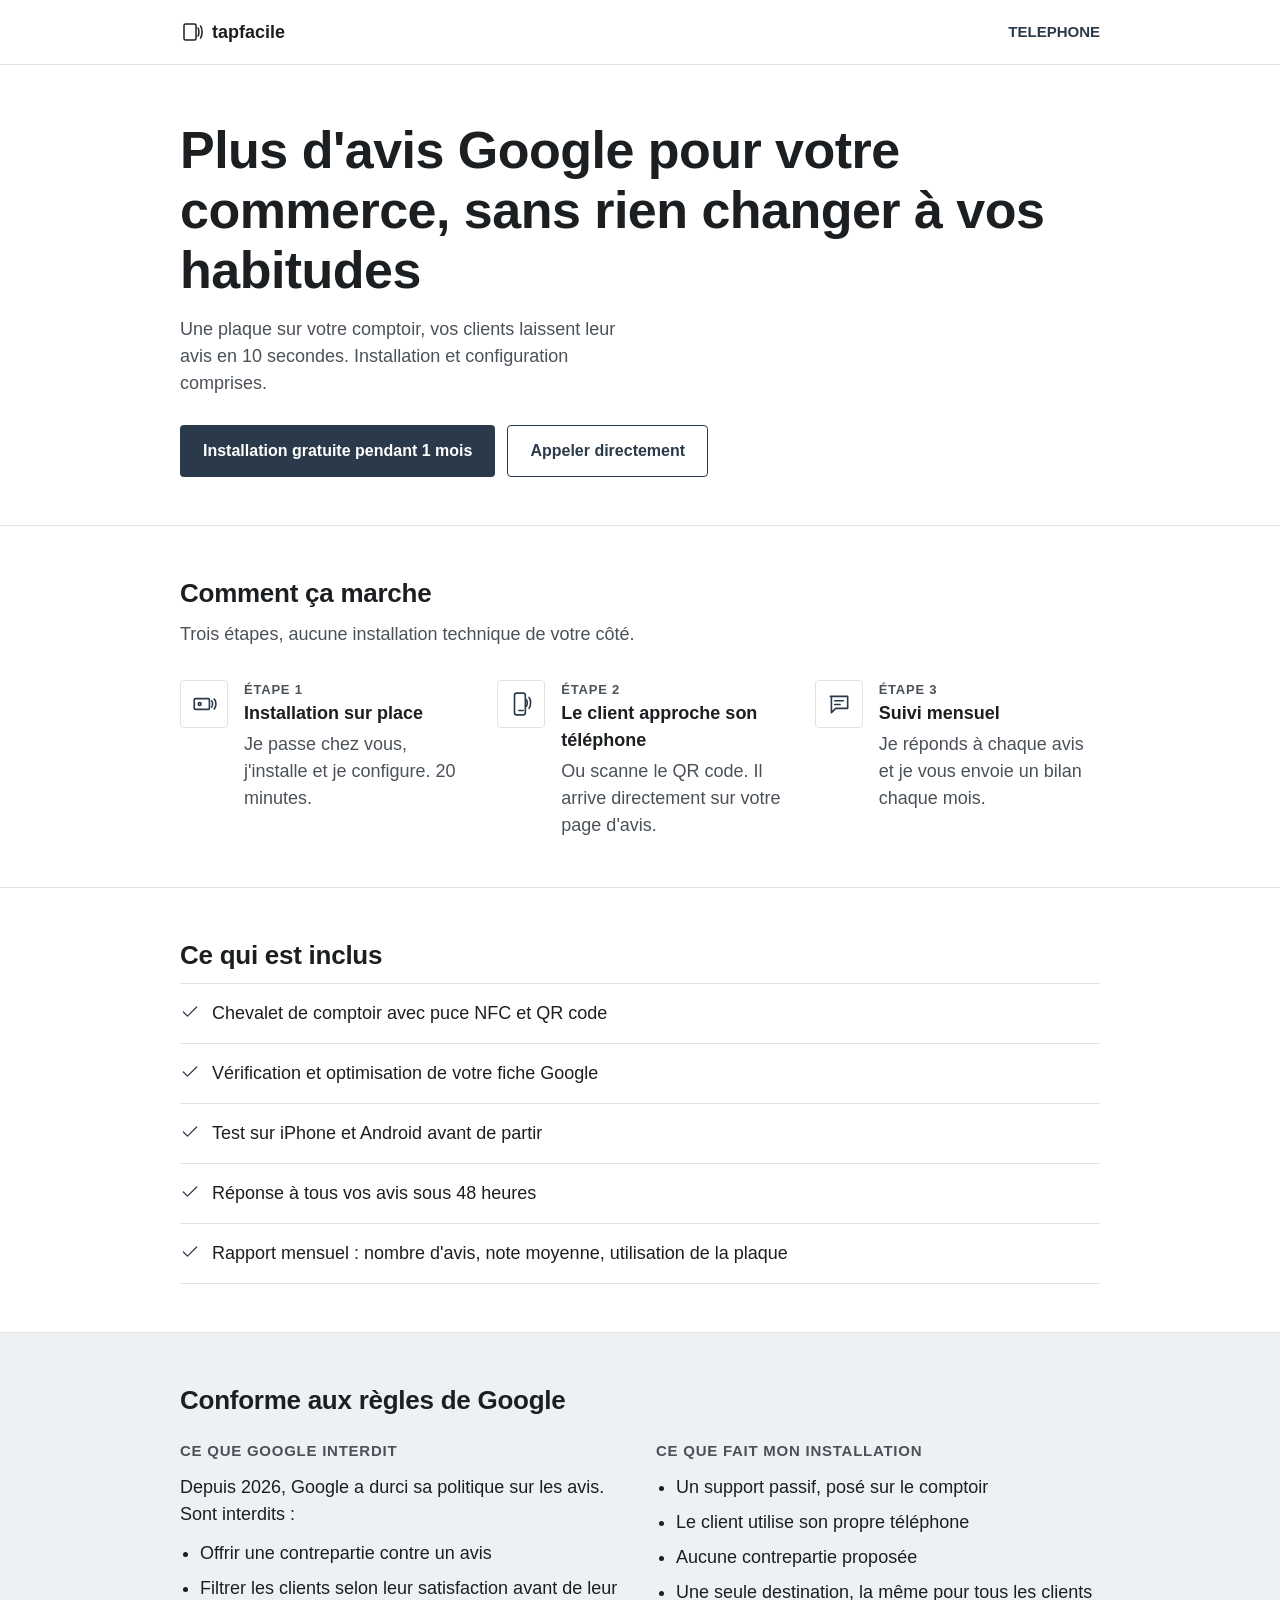
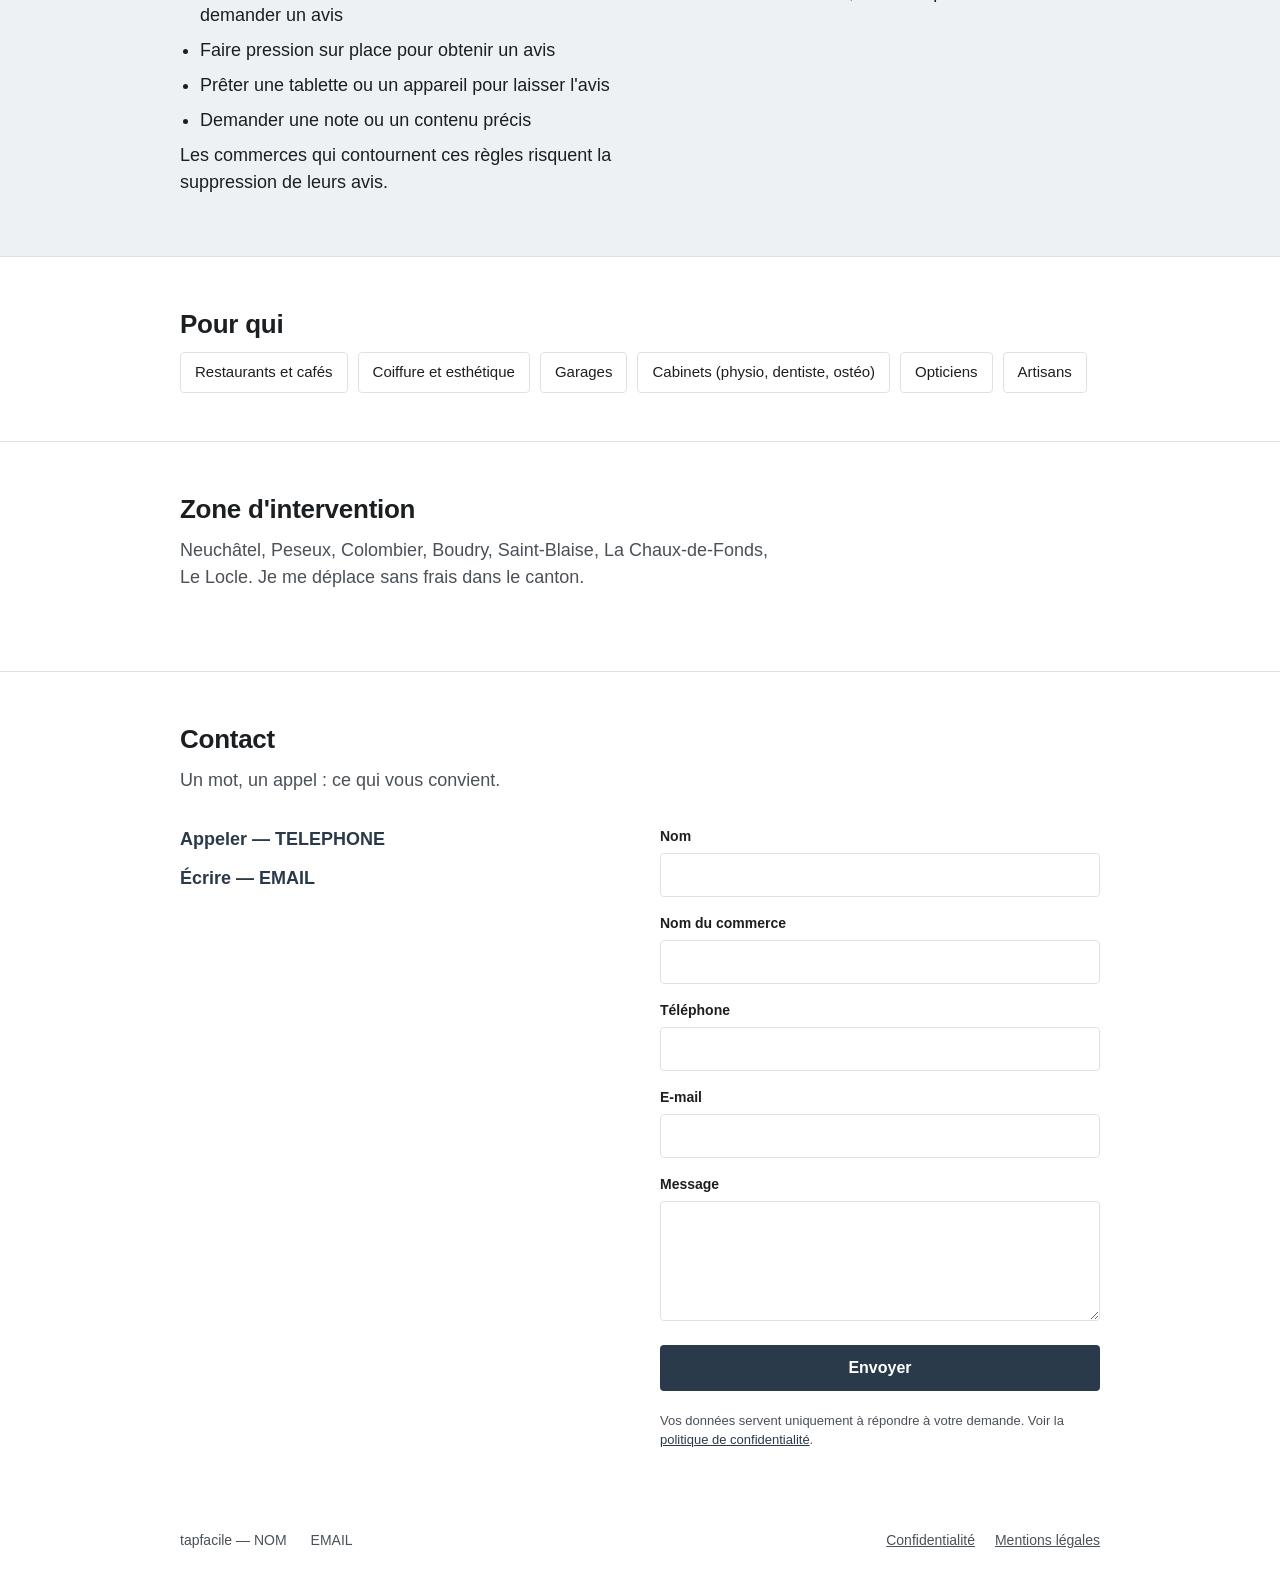
==== index.html @ c1444388 "Ajoute la landing page tapfacile.ch (direction Ardoise) Site statique HTML/CSS sans framework : accu" ====
<!DOCTYPE html>
<html lang="fr-CH">
<head>
<meta charset="UTF-8">
<meta name="viewport" content="width=device-width, initial-scale=1">
<title>tapfacile — plus d'avis Google pour votre commerce, sans rien changer</title>
<meta name="description" content="Une plaque NFC et QR code sur votre comptoir : vos clients laissent leur avis Google en 10 secondes. Installation, configuration et suivi compris. Neuchâtel et environs.">
<link rel="canonical" href="https://tapfacile.ch/">
<link rel="icon" href="/favicon.svg" type="image/svg+xml">

<meta property="og:type" content="website">
<meta property="og:locale" content="fr_CH">
<meta property="og:title" content="tapfacile — plus d'avis Google pour votre commerce, sans rien changer">
<meta property="og:description" content="Une plaque NFC et QR code sur votre comptoir : vos clients laissent leur avis Google en 10 secondes. Installation et configuration comprises.">
<meta property="og:url" content="https://tapfacile.ch/">
<meta property="og:site_name" content="tapfacile">

<link rel="stylesheet" href="/style.css">

<script type="application/ld+json">
{
  "@context": "https://schema.org",
  "@type": "LocalBusiness",
  "name": "tapfacile",
  "description": "Installation de chevalets NFC et QR code pour recueillir les avis Google des commerces du canton de Neuchâtel.",
  "url": "https://tapfacile.ch/",
  "email": "EMAIL",
  "telephone": "TELEPHONE",
  "address": {
    "@type": "PostalAddress",
    "streetAddress": "ADRESSE",
    "addressLocality": "Neuchâtel",
    "addressRegion": "NE",
    "postalCode": "CODE_POSTAL",
    "addressCountry": "CH"
  },
  "geo": {
    "@type": "GeoCoordinates",
    "latitude": "LATITUDE",
    "longitude": "LONGITUDE"
  },
  "areaServed": {
    "@type": "AdministrativeArea",
    "name": "Canton de Neuchâtel"
  }
}
</script>
</head>
<body>
<a class="skip-link" href="#main">Aller au contenu</a>

<header class="site-header">
  <div class="container">
    <a class="logo" href="/">
      <svg viewBox="0 0 24 24" fill="none" stroke="currentColor" stroke-width="1.5" stroke-linecap="round" stroke-linejoin="round" aria-hidden="true">
        <rect x="4" y="4" width="12" height="16" rx="1.5"/>
        <path d="M18 8c1.2 1.1 1.2 6.8 0 8"/>
        <path d="M20.5 6c2.1 2.6 2.1 9.4 0 12"/>
      </svg>
      tapfacile
    </a>
    <a class="header-phone" href="tel:TELEPHONE">TELEPHONE</a>
  </div>
</header>

<main id="main">

  <section class="hero">
    <div class="container">
      <h1>Plus d'avis Google pour votre commerce, sans rien changer à vos habitudes</h1>
      <p class="subtitle">Une plaque sur votre comptoir, vos clients laissent leur avis en 10 secondes. Installation et configuration comprises.</p>
      <div class="hero-actions">
        <a class="btn btn-primary" href="#contact">Installation gratuite pendant 1 mois</a>
        <a class="btn btn-secondary" href="tel:TELEPHONE">Appeler directement</a>
      </div>
    </div>
  </section>

  <section id="comment-ca-marche">
    <div class="container">
      <h2>Comment ça marche</h2>
      <p class="section-intro">Trois étapes, aucune installation technique de votre côté.</p>
      <div class="steps">

        <div class="step">
          <div class="step-icon">
            <svg viewBox="0 0 24 24" fill="none" stroke="currentColor" stroke-width="1.5" stroke-linecap="round" stroke-linejoin="round" aria-hidden="true">
              <rect x="3" y="7" width="14" height="10" rx="1"/>
              <path d="M19 9c1.2 1 1.2 5 0 6"/>
              <path d="M21.5 7.5c2 2.2 2 6.8 0 9"/>
              <circle cx="8" cy="12" r="1.3"/>
            </svg>
          </div>
          <div>
            <p class="step-number">Étape 1</p>
            <h3>Installation sur place</h3>
            <p>Je passe chez vous, j'installe et je configure. 20 minutes.</p>
          </div>
        </div>

        <div class="step">
          <div class="step-icon">
            <svg viewBox="0 0 24 24" fill="none" stroke="currentColor" stroke-width="1.5" stroke-linecap="round" stroke-linejoin="round" aria-hidden="true">
              <rect x="6" y="2" width="10" height="20" rx="2"/>
              <line x1="10" y1="18" x2="14" y2="18"/>
              <path d="M17 8c1 1.3 1 4.7 0 6"/>
              <path d="M19.5 6c1.8 2.4 1.8 7.6 0 10"/>
            </svg>
          </div>
          <div>
            <p class="step-number">Étape 2</p>
            <h3>Le client approche son téléphone</h3>
            <p>Ou scanne le QR code. Il arrive directement sur votre page d'avis.</p>
          </div>
        </div>

        <div class="step">
          <div class="step-icon">
            <svg viewBox="0 0 24 24" fill="none" stroke="currentColor" stroke-width="1.5" stroke-linecap="round" stroke-linejoin="round" aria-hidden="true">
              <path d="M4 5h16v11H9l-4 4V5z"/>
              <line x1="8" y1="9" x2="16" y2="9"/>
              <line x1="8" y1="12.5" x2="13" y2="12.5"/>
            </svg>
          </div>
          <div>
            <p class="step-number">Étape 3</p>
            <h3>Suivi mensuel</h3>
            <p>Je réponds à chaque avis et je vous envoie un bilan chaque mois.</p>
          </div>
        </div>

      </div>
    </div>
  </section>

  <section id="inclus">
    <div class="container">
      <h2>Ce qui est inclus</h2>
      <ul class="included-list">
        <li>
          <svg viewBox="0 0 24 24" fill="none" stroke="currentColor" stroke-width="1.5" stroke-linecap="round" stroke-linejoin="round" aria-hidden="true"><path d="M4 12l5 5L20 6"/></svg>
          Chevalet de comptoir avec puce NFC et QR code
        </li>
        <li>
          <svg viewBox="0 0 24 24" fill="none" stroke="currentColor" stroke-width="1.5" stroke-linecap="round" stroke-linejoin="round" aria-hidden="true"><path d="M4 12l5 5L20 6"/></svg>
          Vérification et optimisation de votre fiche Google
        </li>
        <li>
          <svg viewBox="0 0 24 24" fill="none" stroke="currentColor" stroke-width="1.5" stroke-linecap="round" stroke-linejoin="round" aria-hidden="true"><path d="M4 12l5 5L20 6"/></svg>
          Test sur iPhone et Android avant de partir
        </li>
        <li>
          <svg viewBox="0 0 24 24" fill="none" stroke="currentColor" stroke-width="1.5" stroke-linecap="round" stroke-linejoin="round" aria-hidden="true"><path d="M4 12l5 5L20 6"/></svg>
          Réponse à tous vos avis sous 48 heures
        </li>
        <li>
          <svg viewBox="0 0 24 24" fill="none" stroke="currentColor" stroke-width="1.5" stroke-linecap="round" stroke-linejoin="round" aria-hidden="true"><path d="M4 12l5 5L20 6"/></svg>
          Rapport mensuel : nombre d'avis, note moyenne, utilisation de la plaque
        </li>
      </ul>
    </div>
  </section>

  <section class="compliance" id="conformite">
    <div class="container">
      <h2>Conforme aux règles de Google</h2>
      <div class="compliance-grid">
        <div class="compliance-block">
          <h3>Ce que Google interdit</h3>
          <p>Depuis 2026, Google a durci sa politique sur les avis. Sont interdits :</p>
          <ul>
            <li>Offrir une contrepartie contre un avis</li>
            <li>Filtrer les clients selon leur satisfaction avant de leur demander un avis</li>
            <li>Faire pression sur place pour obtenir un avis</li>
            <li>Prêter une tablette ou un appareil pour laisser l'avis</li>
            <li>Demander une note ou un contenu précis</li>
          </ul>
          <p>Les commerces qui contournent ces règles risquent la suppression de leurs avis.</p>
        </div>
        <div class="compliance-block">
          <h3>Ce que fait mon installation</h3>
          <ul>
            <li>Un support passif, posé sur le comptoir</li>
            <li>Le client utilise son propre téléphone</li>
            <li>Aucune contrepartie proposée</li>
            <li>Une seule destination, la même pour tous les clients</li>
          </ul>
        </div>
      </div>
    </div>
  </section>

  <section id="pour-qui">
    <div class="container">
      <h2>Pour qui</h2>
      <ul class="tag-list">
        <li>Restaurants et cafés</li>
        <li>Coiffure et esthétique</li>
        <li>Garages</li>
        <li>Cabinets (physio, dentiste, ostéo)</li>
        <li>Opticiens</li>
        <li>Artisans</li>
      </ul>
    </div>
  </section>

  <section id="zone">
    <div class="container">
      <h2>Zone d'intervention</h2>
      <p class="section-intro">Neuchâtel, Peseux, Colombier, Boudry, Saint-Blaise, La Chaux-de-Fonds, Le Locle. Je me déplace sans frais dans le canton.</p>
    </div>
  </section>

  <section id="contact">
    <div class="container">
      <h2>Contact</h2>
      <p class="section-intro">Un mot, un appel : ce qui vous convient.</p>
      <div class="contact-grid">
        <div class="contact-direct">
          <a href="tel:TELEPHONE">Appeler — TELEPHONE</a>
          <a href="mailto:EMAIL">Écrire — EMAIL</a>
        </div>
        <div>
          <form action="https://formspree.io/f/FORMSPREE_ID" method="POST">
            <div>
              <label for="nom">Nom</label>
              <input type="text" id="nom" name="nom" autocomplete="name" required>
            </div>
            <div>
              <label for="commerce">Nom du commerce</label>
              <input type="text" id="commerce" name="commerce" autocomplete="organization" required>
            </div>
            <div>
              <label for="telephone">Téléphone</label>
              <input type="tel" id="telephone" name="telephone" autocomplete="tel">
            </div>
            <div>
              <label for="email">E-mail</label>
              <input type="email" id="email" name="email" autocomplete="email" required>
            </div>
            <div>
              <label for="message">Message</label>
              <textarea id="message" name="message"></textarea>
            </div>
            <button class="btn btn-primary" type="submit">Envoyer</button>
            <p class="form-note">Vos données servent uniquement à répondre à votre demande. Voir la <a href="/confidentialite.html">politique de confidentialité</a>.</p>
          </form>
        </div>
      </div>
    </div>
  </section>

</main>

<footer class="site-footer">
  <div class="container">
    <span>tapfacile — NOM</span>
    <span>EMAIL</span>
    <div class="footer-links">
      <a href="/confidentialite.html">Confidentialité</a>
      <a href="/mentions.html">Mentions légales</a>
    </div>
  </div>
</footer>

</body>
</html>
---- style.css ----
/* tapfacile.ch — feuille de style unique */

:root {
  --ink: #1c1f22;
  --ink-soft: #4a5158;
  --line: #dfe2e5;
  --paper: #fafaf9;
  --white: #ffffff;
  --accent: #2b3a4a;
  --accent-dark: #1c2733;
  --accent-tint: #eef1f4;
  --radius: 4px;
  --max: 960px;
  --font: -apple-system, BlinkMacSystemFont, "Segoe UI", Inter, Roboto, Helvetica, Arial, sans-serif;
}

* {
  box-sizing: border-box;
}

html {
  -webkit-text-size-adjust: 100%;
}

body {
  margin: 0;
  font-family: var(--font);
  color: var(--ink);
  background: var(--white);
  line-height: 1.5;
  font-size: 17px;
}

img, svg {
  max-width: 100%;
  display: block;
}

a {
  color: var(--accent);
}

.container {
  max-width: var(--max);
  margin: 0 auto;
  padding: 0 20px;
}

/* Focus visible partout */
a:focus-visible,
button:focus-visible,
input:focus-visible,
textarea:focus-visible {
  outline: 2px solid var(--accent);
  outline-offset: 2px;
}

/* Skip link */
.skip-link {
  position: absolute;
  left: -999px;
  top: auto;
  background: var(--accent);
  color: var(--white);
  padding: 10px 16px;
  z-index: 100;
}

.skip-link:focus {
  left: 12px;
  top: 12px;
}

/* Header */
.site-header {
  border-bottom: 1px solid var(--line);
}

.site-header .container {
  display: flex;
  align-items: center;
  justify-content: space-between;
  height: 64px;
}

.logo {
  display: flex;
  align-items: center;
  gap: 8px;
  font-weight: 700;
  font-size: 18px;
  color: var(--ink);
  text-decoration: none;
}

.logo svg {
  width: 24px;
  height: 24px;
}

.header-phone {
  font-weight: 600;
  text-decoration: none;
  color: var(--accent);
  font-size: 15px;
  white-space: nowrap;
}

.header-phone:hover {
  text-decoration: none;
  color: var(--accent-dark);
}

/* Hero */
.hero {
  padding: 56px 0 48px;
  border-bottom: 1px solid var(--line);
}

.hero h1 {
  font-size: 34px;
  line-height: 1.15;
  font-weight: 700;
  margin: 0 0 16px;
  letter-spacing: -0.01em;
}

.hero .subtitle {
  font-size: 18px;
  color: var(--ink-soft);
  max-width: 46ch;
  margin: 0 0 28px;
}

.hero-actions {
  display: flex;
  flex-wrap: wrap;
  gap: 12px;
}

/* Buttons */
.btn {
  display: inline-block;
  font-family: inherit;
  font-size: 16px;
  font-weight: 600;
  text-decoration: none;
  padding: 13px 22px;
  border-radius: var(--radius);
  border: 1px solid transparent;
  cursor: pointer;
  transition: background-color 120ms ease, color 120ms ease, border-color 120ms ease;
}

.btn-primary {
  background: var(--accent);
  color: var(--white);
}

.btn-primary:hover {
  background: var(--accent-dark);
  color: var(--white);
}

.btn-secondary {
  background: transparent;
  color: var(--accent);
  border-color: var(--accent);
}

.btn-secondary:hover {
  background: var(--accent-tint);
}

/* Sections */
section {
  padding: 48px 0;
  border-bottom: 1px solid var(--line);
}

section:last-of-type {
  border-bottom: none;
}

h2 {
  font-size: 26px;
  font-weight: 700;
  margin: 0 0 8px;
  letter-spacing: -0.01em;
}

.section-intro {
  color: var(--ink-soft);
  max-width: 60ch;
  margin: 0 0 32px;
}

/* Steps */
.steps {
  display: grid;
  gap: 32px;
  grid-template-columns: 1fr;
}

.step {
  display: flex;
  gap: 16px;
}

.step-icon {
  flex: none;
  width: 48px;
  height: 48px;
  border: 1px solid var(--line);
  border-radius: var(--radius);
  display: flex;
  align-items: center;
  justify-content: center;
}

.step-icon svg {
  width: 26px;
  height: 26px;
  stroke: var(--accent);
}

.step-number {
  font-size: 13px;
  font-weight: 700;
  color: var(--ink-soft);
  letter-spacing: 0.06em;
  text-transform: uppercase;
  margin: 0 0 4px;
}

.step h3 {
  font-size: 18px;
  margin: 0 0 4px;
}

.step p {
  margin: 0;
  color: var(--ink-soft);
}

/* Included list */
.included-list {
  list-style: none;
  margin: 0;
  padding: 0;
  display: grid;
  gap: 0;
  border-top: 1px solid var(--line);
}

.included-list li {
  padding: 16px 0;
  border-bottom: 1px solid var(--line);
  display: flex;
  gap: 12px;
  align-items: flex-start;
}

.included-list svg {
  flex: none;
  width: 20px;
  height: 20px;
  stroke: var(--accent);
  margin-top: 2px;
}

/* Compliance */
.compliance {
  background: var(--accent-tint);
}

.compliance .container {
  max-width: var(--max);
}

.compliance h2 {
  margin-bottom: 20px;
}

.compliance-grid {
  display: grid;
  gap: 32px;
  grid-template-columns: 1fr;
}

.compliance-block h3 {
  font-size: 15px;
  text-transform: uppercase;
  letter-spacing: 0.05em;
  color: var(--ink-soft);
  margin: 0 0 12px;
}

.compliance-block ul {
  margin: 0;
  padding-left: 20px;
}

.compliance-block li {
  margin-bottom: 8px;
}

.compliance-block p {
  margin: 0 0 12px;
}

/* Audience / zone */
.tag-list {
  list-style: none;
  margin: 0;
  padding: 0;
  display: flex;
  flex-wrap: wrap;
  gap: 10px;
}

.tag-list li {
  border: 1px solid var(--line);
  border-radius: var(--radius);
  padding: 8px 14px;
  font-size: 15px;
}

/* Contact */
.contact-grid {
  display: grid;
  gap: 40px;
  grid-template-columns: 1fr;
}

.contact-direct {
  display: flex;
  flex-direction: column;
  gap: 12px;
  margin-bottom: 32px;
}

.contact-direct a {
  font-weight: 600;
  text-decoration: none;
}

.contact-direct a:hover {
  text-decoration: underline;
}

form {
  display: grid;
  gap: 16px;
}

label {
  display: block;
  font-size: 14px;
  font-weight: 600;
  margin-bottom: 6px;
}

input,
textarea {
  width: 100%;
  font-family: inherit;
  font-size: 16px;
  padding: 12px;
  border: 1px solid var(--line);
  border-radius: var(--radius);
  background: var(--white);
  color: var(--ink);
}

textarea {
  resize: vertical;
  min-height: 120px;
}

.form-note {
  font-size: 13px;
  color: var(--ink-soft);
  margin: 4px 0 0;
}

/* Footer */
.site-footer {
  padding: 32px 0;
  font-size: 14px;
  color: var(--ink-soft);
}

.site-footer .container {
  display: flex;
  flex-wrap: wrap;
  gap: 8px 24px;
  align-items: center;
}

.site-footer a {
  color: var(--ink-soft);
}

.footer-links {
  display: flex;
  gap: 20px;
  margin-left: auto;
}

/* Legal pages */
.legal main {
  padding: 40px 0 64px;
}

.legal h1 {
  font-size: 28px;
  margin: 0 0 8px;
}

.legal .updated {
  color: var(--ink-soft);
  font-size: 14px;
  margin: 0 0 32px;
}

.legal h2 {
  font-size: 19px;
  margin: 32px 0 8px;
}

.legal p, .legal li {
  color: var(--ink-soft);
}

.legal ul {
  padding-left: 20px;
}

.back-link {
  display: inline-block;
  margin-bottom: 24px;
  font-size: 15px;
  text-decoration: none;
}

.back-link:hover {
  text-decoration: underline;
}

/* Responsive */
@media (min-width: 640px) {
  body {
    font-size: 18px;
  }

  .hero h1 {
    font-size: 44px;
  }

  .steps {
    grid-template-columns: repeat(3, 1fr);
  }

  .compliance-grid {
    grid-template-columns: repeat(2, 1fr);
  }

  .contact-grid {
    grid-template-columns: 1fr 1fr;
  }
}

@media (min-width: 900px) {
  .hero h1 {
    font-size: 52px;
  }
}
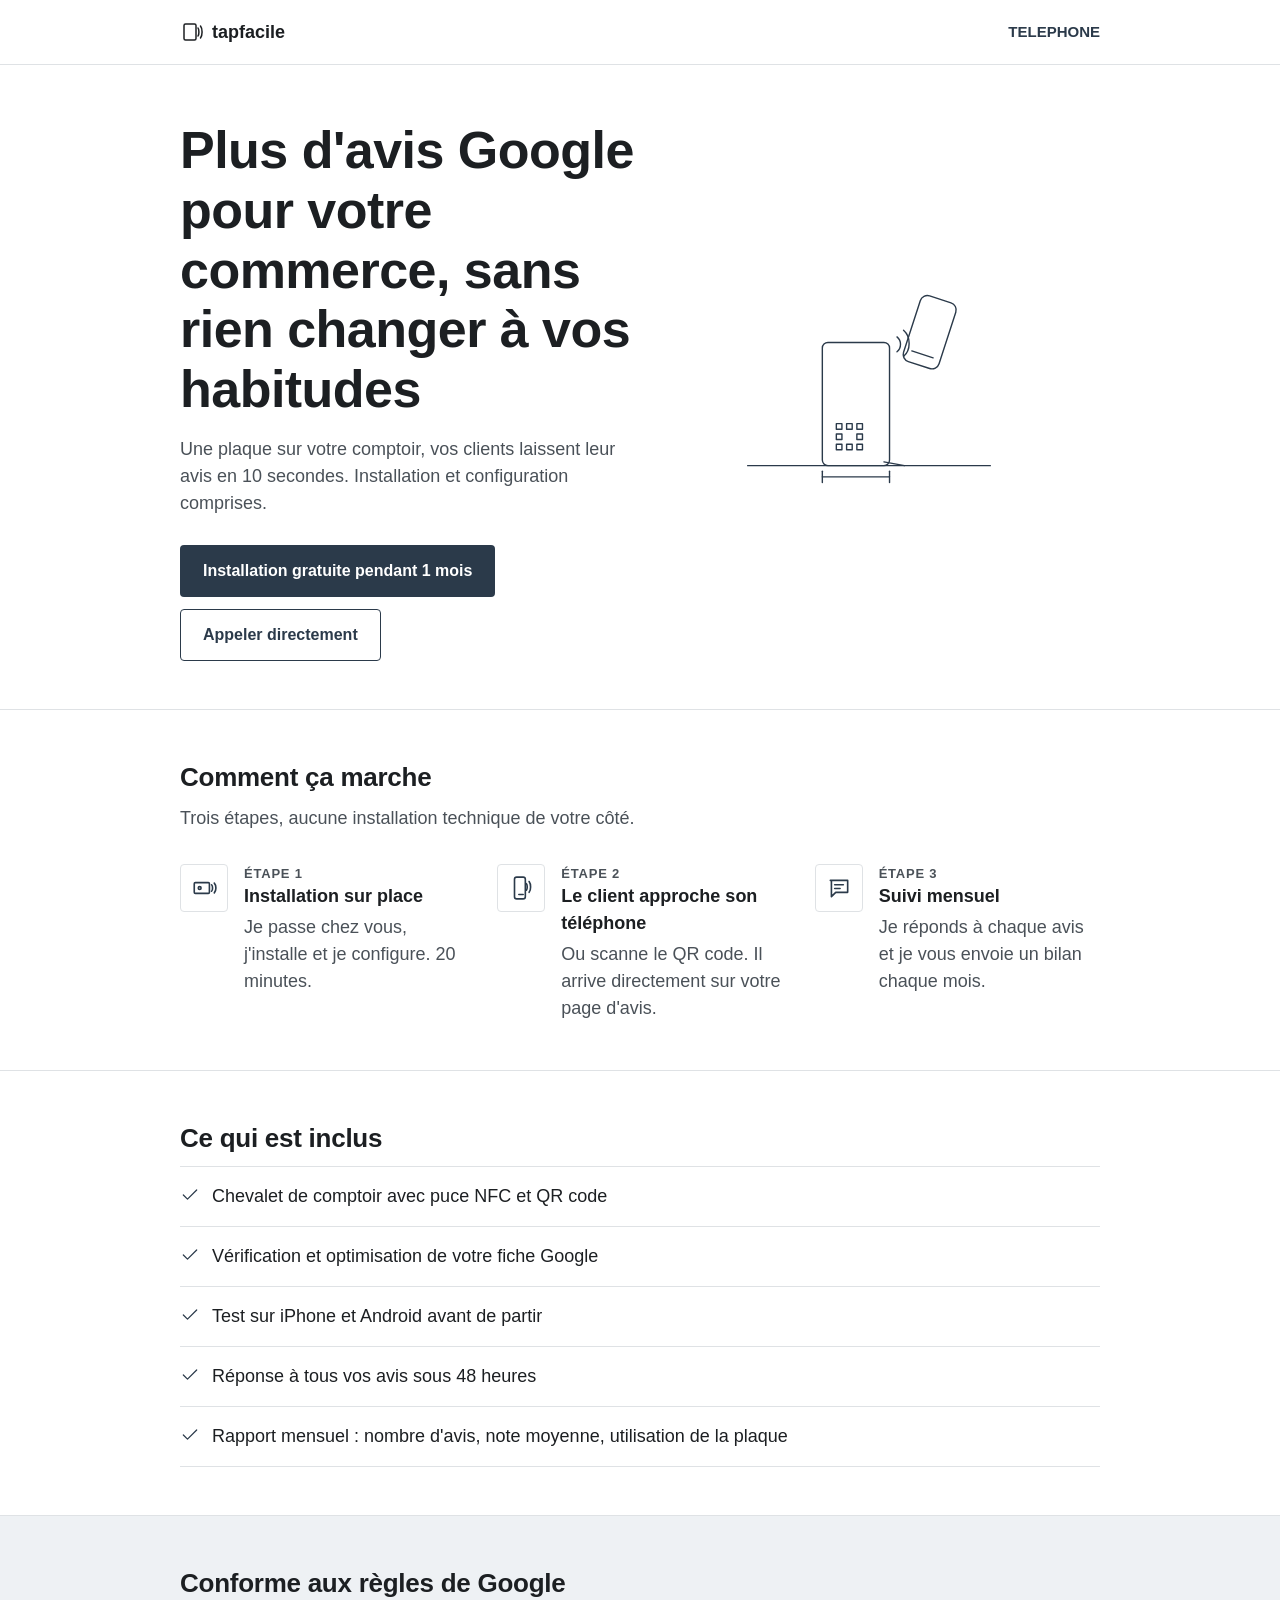
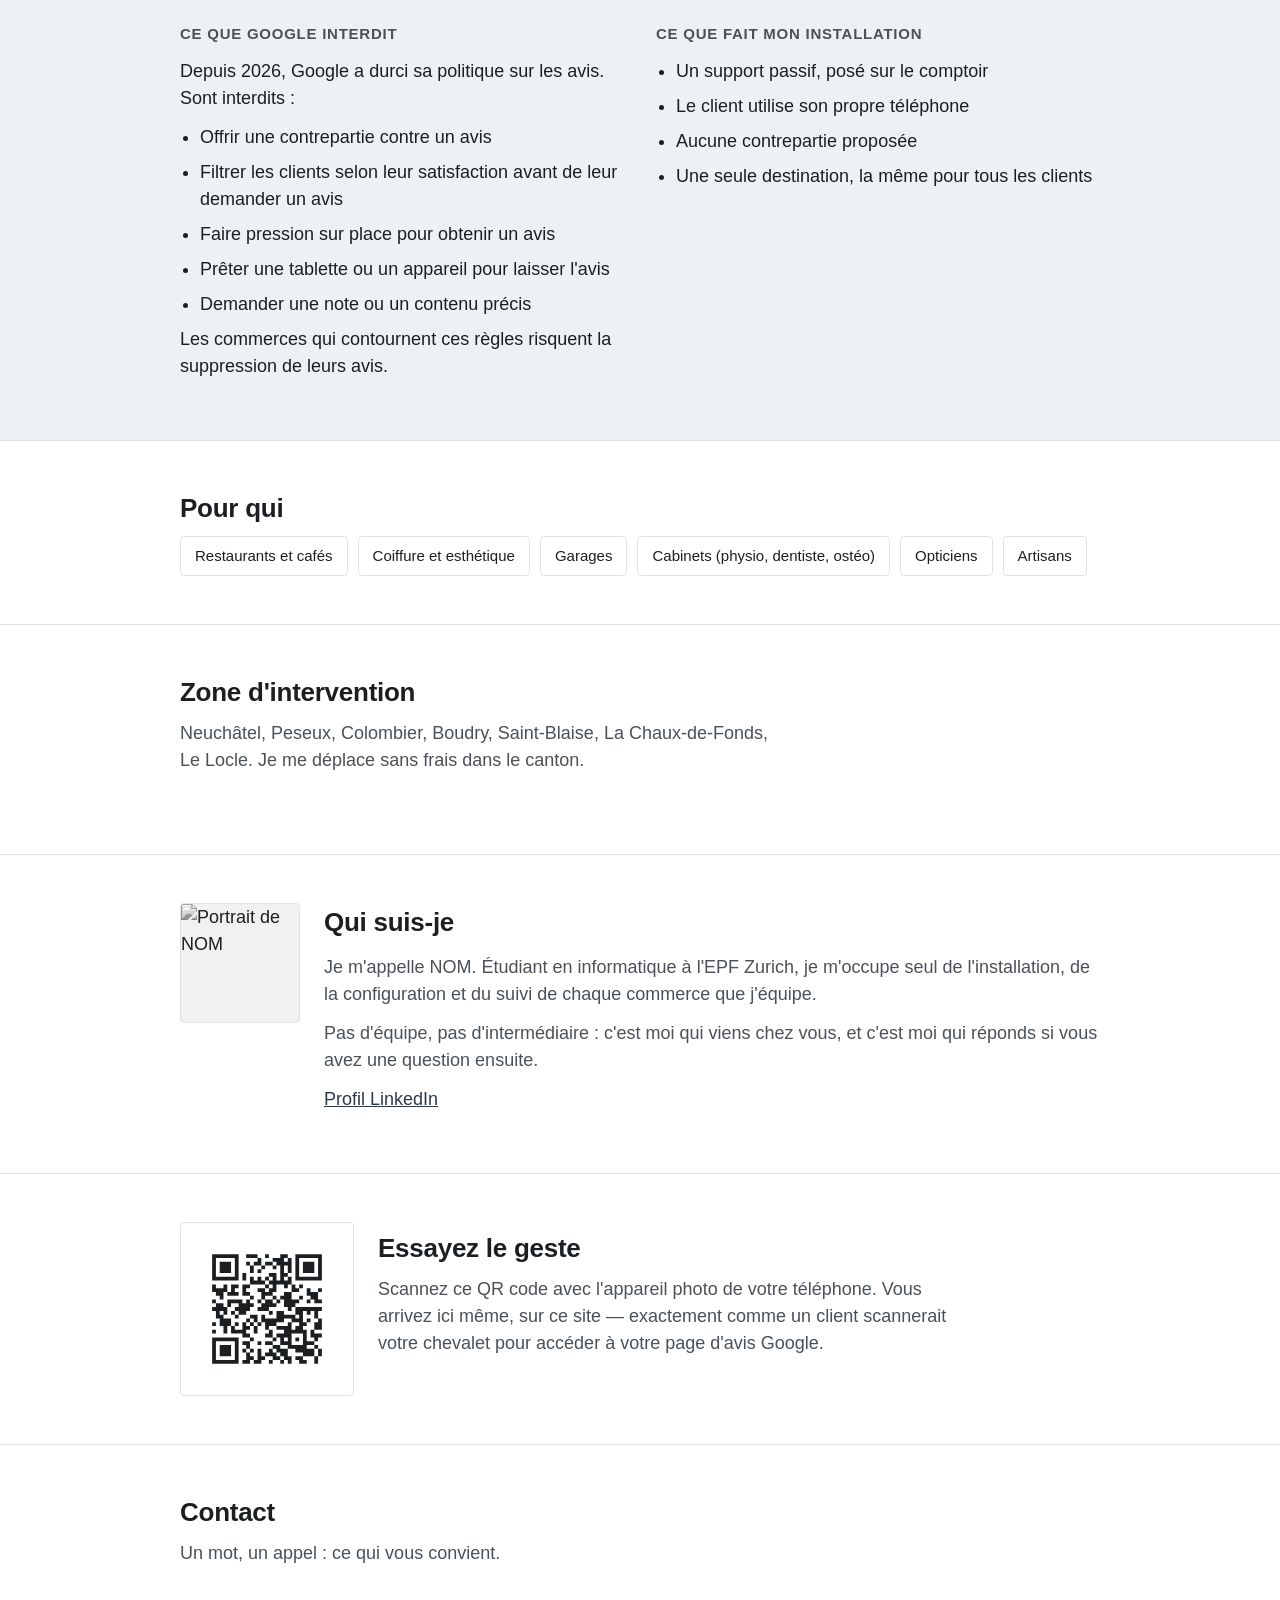
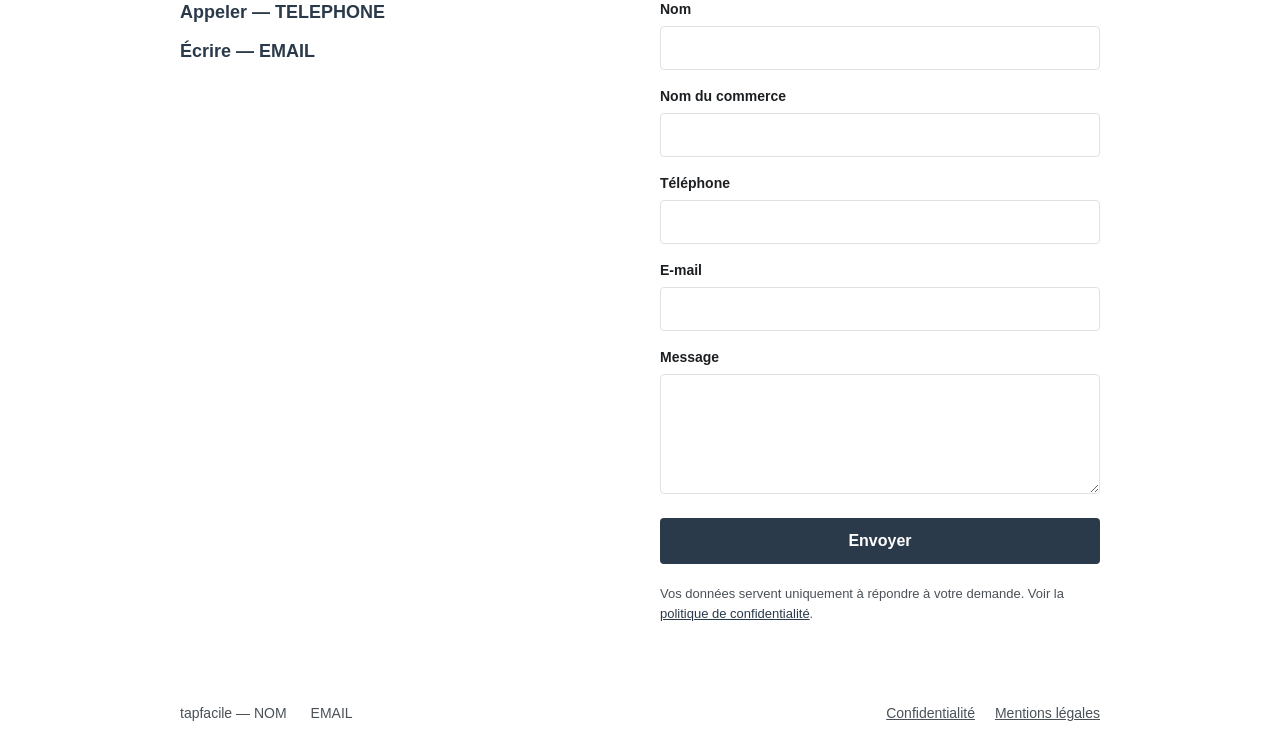
==== commit 22f6b622: "Rend la page d'accueil plus vivante et distinctive - Illustration de plan technique dans le hero (ch" ====
--- a/index.html
+++ b/index.html
@@ -52,10 +52,10 @@
 <header class="site-header">
   <div class="container">
     <a class="logo" href="/">
-      <svg viewBox="0 0 24 24" fill="none" stroke="currentColor" stroke-width="1.5" stroke-linecap="round" stroke-linejoin="round" aria-hidden="true">
+      <svg class="logo-icon" viewBox="0 0 24 24" fill="none" stroke="currentColor" stroke-width="1.5" stroke-linecap="round" stroke-linejoin="round" aria-hidden="true">
         <rect x="4" y="4" width="12" height="16" rx="1.5"/>
-        <path d="M18 8c1.2 1.1 1.2 6.8 0 8"/>
-        <path d="M20.5 6c2.1 2.6 2.1 9.4 0 12"/>
+        <path class="wave wave-1" d="M18 8c1.2 1.1 1.2 6.8 0 8"/>
+        <path class="wave wave-2" d="M20.5 6c2.1 2.6 2.1 9.4 0 12"/>
       </svg>
       tapfacile
     </a>
@@ -66,12 +66,38 @@
 <main id="main">
 
   <section class="hero">
-    <div class="container">
-      <h1>Plus d'avis Google pour votre commerce, sans rien changer à vos habitudes</h1>
-      <p class="subtitle">Une plaque sur votre comptoir, vos clients laissent leur avis en 10 secondes. Installation et configuration comprises.</p>
-      <div class="hero-actions">
-        <a class="btn btn-primary" href="#contact">Installation gratuite pendant 1 mois</a>
-        <a class="btn btn-secondary" href="tel:TELEPHONE">Appeler directement</a>
+    <div class="container hero-grid">
+      <div class="hero-text">
+        <h1>Plus d'avis Google pour votre commerce, sans rien changer à vos habitudes</h1>
+        <p class="subtitle">Une plaque sur votre comptoir, vos clients laissent leur avis en 10 secondes. Installation et configuration comprises.</p>
+        <div class="hero-actions">
+          <a class="btn btn-primary" href="#contact">Installation gratuite pendant 1 mois</a>
+          <a class="btn btn-secondary" href="tel:TELEPHONE">Appeler directement</a>
+        </div>
+      </div>
+      <div class="hero-visual" aria-hidden="true">
+        <svg class="hero-illustration" viewBox="0 0 300 240" fill="none" stroke="currentColor" stroke-width="1.5" stroke-linecap="round" stroke-linejoin="round" focusable="false">
+          <line x1="20" y1="200" x2="280" y2="200"/>
+          <path d="M166 196l22 4"/>
+          <rect x="100" y="68" width="72" height="132" rx="6"/>
+          <rect x="115" y="155" width="6" height="6"/>
+          <rect x="126" y="155" width="6" height="6"/>
+          <rect x="137" y="155" width="6" height="6"/>
+          <rect x="115" y="166" width="6" height="6"/>
+          <rect x="137" y="166" width="6" height="6"/>
+          <rect x="115" y="177" width="6" height="6"/>
+          <rect x="126" y="177" width="6" height="6"/>
+          <rect x="137" y="177" width="6" height="6"/>
+          <path d="M180 78c5 -4 5 -12 0 -16"/>
+          <path d="M187 83c8 -7 8 -21 0 -28"/>
+          <g transform="rotate(18 215 57)">
+            <rect x="195" y="20" width="40" height="74" rx="8"/>
+            <line x1="203" y1="82" x2="227" y2="82"/>
+          </g>
+          <line x1="100" y1="212" x2="172" y2="212"/>
+          <line x1="100" y1="206" x2="100" y2="218"/>
+          <line x1="172" y1="206" x2="172" y2="218"/>
+        </svg>
       </div>
     </div>
   </section>
@@ -211,6 +237,34 @@
     </div>
   </section>
 
+  <section id="qui-suis-je">
+    <div class="container qui-suis-je-grid">
+      <img class="founder-photo" src="/photo-fondateur.jpg" alt="Portrait de NOM" width="160" height="160" loading="lazy">
+      <div>
+        <h2>Qui suis-je</h2>
+        <p>Je m'appelle NOM. Étudiant en informatique à l'EPF Zurich, je m'occupe seul de l'installation, de la configuration et du suivi de chaque commerce que j'équipe.</p>
+        <p>Pas d'équipe, pas d'intermédiaire : c'est moi qui viens chez vous, et c'est moi qui réponds si vous avez une question ensuite.</p>
+        <p><a href="LINKEDIN_URL">Profil LinkedIn</a></p>
+      </div>
+    </div>
+  </section>
+
+  <section id="essai">
+    <div class="container qr-demo">
+      <div class="qr-demo-code">
+        <svg viewBox="-4 -4 37 37" width="140" height="140" role="img" aria-labelledby="qr-title">
+          <title id="qr-title">QR code menant vers tapfacile.ch</title>
+          <rect x="-4" y="-4" width="37" height="37" fill="#ffffff"/>
+          <path fill="#1c1f22" d="M0,0h1v1h-1zM1,0h1v1h-1zM2,0h1v1h-1zM3,0h1v1h-1zM4,0h1v1h-1zM5,0h1v1h-1zM6,0h1v1h-1zM9,0h1v1h-1zM10,0h1v1h-1zM11,0h1v1h-1zM14,0h1v1h-1zM18,0h1v1h-1zM19,0h1v1h-1zM22,0h1v1h-1zM23,0h1v1h-1zM24,0h1v1h-1zM25,0h1v1h-1zM26,0h1v1h-1zM27,0h1v1h-1zM28,0h1v1h-1zM0,1h1v1h-1zM6,1h1v1h-1zM12,1h1v1h-1zM16,1h1v1h-1zM17,1h1v1h-1zM18,1h1v1h-1zM20,1h1v1h-1zM22,1h1v1h-1zM28,1h1v1h-1zM0,2h1v1h-1zM2,2h1v1h-1zM3,2h1v1h-1zM4,2h1v1h-1zM6,2h1v1h-1zM9,2h1v1h-1zM11,2h1v1h-1zM12,2h1v1h-1zM14,2h1v1h-1zM15,2h1v1h-1zM17,2h1v1h-1zM18,2h1v1h-1zM19,2h1v1h-1zM20,2h1v1h-1zM22,2h1v1h-1zM24,2h1v1h-1zM25,2h1v1h-1zM26,2h1v1h-1zM28,2h1v1h-1zM0,3h1v1h-1zM2,3h1v1h-1zM3,3h1v1h-1zM4,3h1v1h-1zM6,3h1v1h-1zM10,3h1v1h-1zM13,3h1v1h-1zM16,3h1v1h-1zM18,3h1v1h-1zM20,3h1v1h-1zM22,3h1v1h-1zM24,3h1v1h-1zM25,3h1v1h-1zM26,3h1v1h-1zM28,3h1v1h-1zM0,4h1v1h-1zM2,4h1v1h-1zM3,4h1v1h-1zM4,4h1v1h-1zM6,4h1v1h-1zM10,4h1v1h-1zM12,4h1v1h-1zM18,4h1v1h-1zM20,4h1v1h-1zM22,4h1v1h-1zM24,4h1v1h-1zM25,4h1v1h-1zM26,4h1v1h-1zM28,4h1v1h-1zM0,5h1v1h-1zM6,5h1v1h-1zM8,5h1v1h-1zM15,5h1v1h-1zM16,5h1v1h-1zM18,5h1v1h-1zM19,5h1v1h-1zM22,5h1v1h-1zM28,5h1v1h-1zM0,6h1v1h-1zM1,6h1v1h-1zM2,6h1v1h-1zM3,6h1v1h-1zM4,6h1v1h-1zM5,6h1v1h-1zM6,6h1v1h-1zM8,6h1v1h-1zM10,6h1v1h-1zM12,6h1v1h-1zM14,6h1v1h-1zM16,6h1v1h-1zM18,6h1v1h-1zM20,6h1v1h-1zM22,6h1v1h-1zM23,6h1v1h-1zM24,6h1v1h-1zM25,6h1v1h-1zM26,6h1v1h-1zM27,6h1v1h-1zM28,6h1v1h-1zM10,7h1v1h-1zM11,7h1v1h-1zM12,7h1v1h-1zM13,7h1v1h-1zM15,7h1v1h-1zM16,7h1v1h-1zM17,7h1v1h-1zM18,7h1v1h-1zM19,7h1v1h-1zM20,7h1v1h-1zM0,8h1v1h-1zM3,8h1v1h-1zM5,8h1v1h-1zM6,8h1v1h-1zM8,8h1v1h-1zM9,8h1v1h-1zM14,8h1v1h-1zM16,8h1v1h-1zM19,8h1v1h-1zM21,8h1v1h-1zM23,8h1v1h-1zM0,9h1v1h-1zM1,9h1v1h-1zM2,9h1v1h-1zM3,9h1v1h-1zM5,9h1v1h-1zM8,9h1v1h-1zM12,9h1v1h-1zM13,9h1v1h-1zM15,9h1v1h-1zM16,9h1v1h-1zM21,9h1v1h-1zM22,9h1v1h-1zM25,9h1v1h-1zM28,9h1v1h-1zM1,10h1v1h-1zM2,10h1v1h-1zM4,10h1v1h-1zM5,10h1v1h-1zM6,10h1v1h-1zM8,10h1v1h-1zM9,10h1v1h-1zM13,10h1v1h-1zM14,10h1v1h-1zM15,10h1v1h-1zM19,10h1v1h-1zM20,10h1v1h-1zM25,10h1v1h-1zM26,10h1v1h-1zM27,10h1v1h-1zM2,11h1v1h-1zM10,11h1v1h-1zM13,11h1v1h-1zM16,11h1v1h-1zM18,11h1v1h-1zM19,11h1v1h-1zM20,11h1v1h-1zM23,11h1v1h-1zM26,11h1v1h-1zM27,11h1v1h-1zM0,12h1v1h-1zM4,12h1v1h-1zM5,12h1v1h-1zM6,12h1v1h-1zM7,12h1v1h-1zM9,12h1v1h-1zM12,12h1v1h-1zM14,12h1v1h-1zM15,12h1v1h-1zM17,12h1v1h-1zM19,12h1v1h-1zM20,12h1v1h-1zM21,12h1v1h-1zM22,12h1v1h-1zM25,12h1v1h-1zM27,12h1v1h-1zM28,12h1v1h-1zM1,13h1v1h-1zM2,13h1v1h-1zM4,13h1v1h-1zM7,13h1v1h-1zM8,13h1v1h-1zM9,13h1v1h-1zM10,13h1v1h-1zM13,13h1v1h-1zM14,13h1v1h-1zM15,13h1v1h-1zM16,13h1v1h-1zM19,13h1v1h-1zM20,13h1v1h-1zM21,13h1v1h-1zM0,14h1v1h-1zM1,14h1v1h-1zM2,14h1v1h-1zM3,14h1v1h-1zM6,14h1v1h-1zM7,14h1v1h-1zM8,14h1v1h-1zM9,14h1v1h-1zM12,14h1v1h-1zM13,14h1v1h-1zM14,14h1v1h-1zM20,14h1v1h-1zM22,14h1v1h-1zM23,14h1v1h-1zM24,14h1v1h-1zM25,14h1v1h-1zM26,14h1v1h-1zM27,14h1v1h-1zM28,14h1v1h-1zM1,15h1v1h-1zM3,15h1v1h-1zM5,15h1v1h-1zM7,15h1v1h-1zM8,15h1v1h-1zM15,15h1v1h-1zM17,15h1v1h-1zM18,15h1v1h-1zM22,15h1v1h-1zM23,15h1v1h-1zM25,15h1v1h-1zM27,15h1v1h-1zM1,16h1v1h-1zM2,16h1v1h-1zM6,16h1v1h-1zM10,16h1v1h-1zM11,16h1v1h-1zM13,16h1v1h-1zM17,16h1v1h-1zM18,16h1v1h-1zM19,16h1v1h-1zM20,16h1v1h-1zM21,16h1v1h-1zM23,16h1v1h-1zM27,16h1v1h-1zM2,17h1v1h-1zM3,17h1v1h-1zM4,17h1v1h-1zM9,17h1v1h-1zM11,17h1v1h-1zM13,17h1v1h-1zM14,17h1v1h-1zM15,17h1v1h-1zM16,17h1v1h-1zM17,17h1v1h-1zM18,17h1v1h-1zM21,17h1v1h-1zM22,17h1v1h-1zM23,17h1v1h-1zM25,17h1v1h-1zM28,17h1v1h-1zM0,18h1v1h-1zM2,18h1v1h-1zM3,18h1v1h-1zM4,18h1v1h-1zM6,18h1v1h-1zM8,18h1v1h-1zM10,18h1v1h-1zM12,18h1v1h-1zM14,18h1v1h-1zM15,18h1v1h-1zM16,18h1v1h-1zM20,18h1v1h-1zM23,18h1v1h-1zM24,18h1v1h-1zM27,18h1v1h-1zM28,18h1v1h-1zM3,19h1v1h-1zM5,19h1v1h-1zM8,19h1v1h-1zM9,19h1v1h-1zM11,19h1v1h-1zM14,19h1v1h-1zM17,19h1v1h-1zM18,19h1v1h-1zM19,19h1v1h-1zM20,19h1v1h-1zM22,19h1v1h-1zM23,19h1v1h-1zM27,19h1v1h-1zM28,19h1v1h-1zM0,20h1v1h-1zM3,20h1v1h-1zM5,20h1v1h-1zM6,20h1v1h-1zM7,20h1v1h-1zM8,20h1v1h-1zM11,20h1v1h-1zM15,20h1v1h-1zM19,20h1v1h-1zM20,20h1v1h-1zM21,20h1v1h-1zM22,20h1v1h-1zM23,20h1v1h-1zM24,20h1v1h-1zM26,20h1v1h-1zM8,21h1v1h-1zM9,21h1v1h-1zM14,21h1v1h-1zM15,21h1v1h-1zM17,21h1v1h-1zM18,21h1v1h-1zM19,21h1v1h-1zM20,21h1v1h-1zM24,21h1v1h-1zM26,21h1v1h-1zM27,21h1v1h-1zM28,21h1v1h-1zM0,22h1v1h-1zM1,22h1v1h-1zM2,22h1v1h-1zM3,22h1v1h-1zM4,22h1v1h-1zM5,22h1v1h-1zM6,22h1v1h-1zM10,22h1v1h-1zM16,22h1v1h-1zM18,22h1v1h-1zM20,22h1v1h-1zM22,22h1v1h-1zM24,22h1v1h-1zM27,22h1v1h-1zM0,23h1v1h-1zM6,23h1v1h-1zM8,23h1v1h-1zM9,23h1v1h-1zM12,23h1v1h-1zM14,23h1v1h-1zM15,23h1v1h-1zM18,23h1v1h-1zM19,23h1v1h-1zM20,23h1v1h-1zM24,23h1v1h-1zM25,23h1v1h-1zM26,23h1v1h-1zM0,24h1v1h-1zM2,24h1v1h-1zM3,24h1v1h-1zM4,24h1v1h-1zM6,24h1v1h-1zM9,24h1v1h-1zM16,24h1v1h-1zM17,24h1v1h-1zM20,24h1v1h-1zM21,24h1v1h-1zM22,24h1v1h-1zM23,24h1v1h-1zM24,24h1v1h-1zM27,24h1v1h-1zM0,25h1v1h-1zM2,25h1v1h-1zM3,25h1v1h-1zM4,25h1v1h-1zM6,25h1v1h-1zM8,25h1v1h-1zM10,25h1v1h-1zM12,25h1v1h-1zM15,25h1v1h-1zM17,25h1v1h-1zM18,25h1v1h-1zM19,25h1v1h-1zM22,25h1v1h-1zM23,25h1v1h-1zM24,25h1v1h-1zM25,25h1v1h-1zM26,25h1v1h-1zM28,25h1v1h-1zM0,26h1v1h-1zM2,26h1v1h-1zM3,26h1v1h-1zM4,26h1v1h-1zM6,26h1v1h-1zM9,26h1v1h-1zM12,26h1v1h-1zM14,26h1v1h-1zM15,26h1v1h-1zM16,26h1v1h-1zM18,26h1v1h-1zM19,26h1v1h-1zM24,26h1v1h-1zM25,26h1v1h-1zM26,26h1v1h-1zM28,26h1v1h-1zM0,27h1v1h-1zM6,27h1v1h-1zM9,27h1v1h-1zM10,27h1v1h-1zM12,27h1v1h-1zM13,27h1v1h-1zM16,27h1v1h-1zM17,27h1v1h-1zM19,27h1v1h-1zM20,27h1v1h-1zM22,27h1v1h-1zM23,27h1v1h-1zM27,27h1v1h-1zM0,28h1v1h-1zM1,28h1v1h-1zM2,28h1v1h-1zM3,28h1v1h-1zM4,28h1v1h-1zM5,28h1v1h-1zM6,28h1v1h-1zM8,28h1v1h-1zM9,28h1v1h-1zM11,28h1v1h-1zM12,28h1v1h-1zM15,28h1v1h-1zM18,28h1v1h-1zM20,28h1v1h-1zM23,28h1v1h-1zM24,28h1v1h-1zM27,28h1v1h-1z"/>
+        </svg>
+      </div>
+      <div>
+        <h2>Essayez le geste</h2>
+        <p class="section-intro">Scannez ce QR code avec l'appareil photo de votre téléphone. Vous arrivez ici même, sur ce site — exactement comme un client scannerait votre chevalet pour accéder à votre page d'avis Google.</p>
+      </div>
+    </div>
+  </section>
+
   <section id="contact">
     <div class="container">
       <h2>Contact</h2>
--- a/style.css
+++ b/style.css
@@ -98,6 +98,10 @@
   height: 24px;
 }
 
+.logo-icon .wave {
+  transition: opacity 200ms ease;
+}
+
 .header-phone {
   font-weight: 600;
   text-decoration: none;
@@ -115,6 +119,25 @@
 .hero {
   padding: 56px 0 48px;
   border-bottom: 1px solid var(--line);
+  overflow: hidden;
+}
+
+.hero-grid {
+  display: grid;
+  grid-template-columns: 1fr;
+  align-items: center;
+  gap: 32px;
+}
+
+.hero-visual {
+  color: var(--accent);
+  max-width: 220px;
+  margin: 0 auto;
+}
+
+.hero-illustration {
+  width: 100%;
+  height: auto;
 }
 
 .hero h1 {
@@ -384,6 +407,56 @@
   margin: 4px 0 0;
 }
 
+/* Qui suis-je */
+.qui-suis-je-grid {
+  display: grid;
+  grid-template-columns: 1fr;
+  gap: 24px;
+  align-items: start;
+}
+
+.founder-photo {
+  width: 120px;
+  height: 120px;
+  object-fit: cover;
+  border: 1px solid var(--line);
+  border-radius: var(--radius);
+  filter: grayscale(100%);
+  background: var(--accent-tint);
+}
+
+#qui-suis-je h2 {
+  margin-bottom: 12px;
+}
+
+#qui-suis-je p {
+  color: var(--ink-soft);
+  margin: 0 0 12px;
+}
+
+/* QR demo */
+.qr-demo {
+  display: grid;
+  grid-template-columns: 1fr;
+  gap: 24px;
+  align-items: center;
+}
+
+.qr-demo-code {
+  border: 1px solid var(--line);
+  border-radius: var(--radius);
+  padding: 16px;
+  width: fit-content;
+}
+
+.qr-demo-code svg {
+  display: block;
+}
+
+#essai h2 {
+  margin-bottom: 8px;
+}
+
 /* Footer */
 .site-footer {
   padding: 32px 0;
@@ -469,10 +542,77 @@
   .contact-grid {
     grid-template-columns: 1fr 1fr;
   }
+
+  .qui-suis-je-grid {
+    grid-template-columns: 120px 1fr;
+  }
+
+  .qr-demo {
+    grid-template-columns: auto 1fr;
+  }
 }
 
 @media (min-width: 900px) {
   .hero h1 {
     font-size: 52px;
   }
-}
+
+  .hero-grid {
+    grid-template-columns: 1.15fr 0.85fr;
+    gap: 48px;
+  }
+
+  .hero-visual {
+    max-width: 280px;
+    margin: 0;
+  }
+}
+
+/* Motion: on-load reveal and NFC hover pulse, both skipped for prefers-reduced-motion */
+@media (prefers-reduced-motion: no-preference) {
+  @keyframes fade-in-up {
+    from {
+      opacity: 0;
+      transform: translateY(10px);
+    }
+    to {
+      opacity: 1;
+      transform: translateY(0);
+    }
+  }
+
+  .hero-text > * {
+    animation: fade-in-up 500ms ease both;
+  }
+
+  .hero-text > *:nth-child(2) {
+    animation-delay: 90ms;
+  }
+
+  .hero-text > *:nth-child(3) {
+    animation-delay: 180ms;
+  }
+
+  .hero-visual {
+    animation: fade-in-up 600ms ease 120ms both;
+  }
+
+  @keyframes nfc-pulse {
+    0%, 100% {
+      opacity: 1;
+    }
+    50% {
+      opacity: 0.3;
+    }
+  }
+
+  .logo:hover .wave-1,
+  .logo:focus-visible .wave-1 {
+    animation: nfc-pulse 900ms ease-in-out infinite;
+  }
+
+  .logo:hover .wave-2,
+  .logo:focus-visible .wave-2 {
+    animation: nfc-pulse 900ms ease-in-out infinite 150ms;
+  }
+}
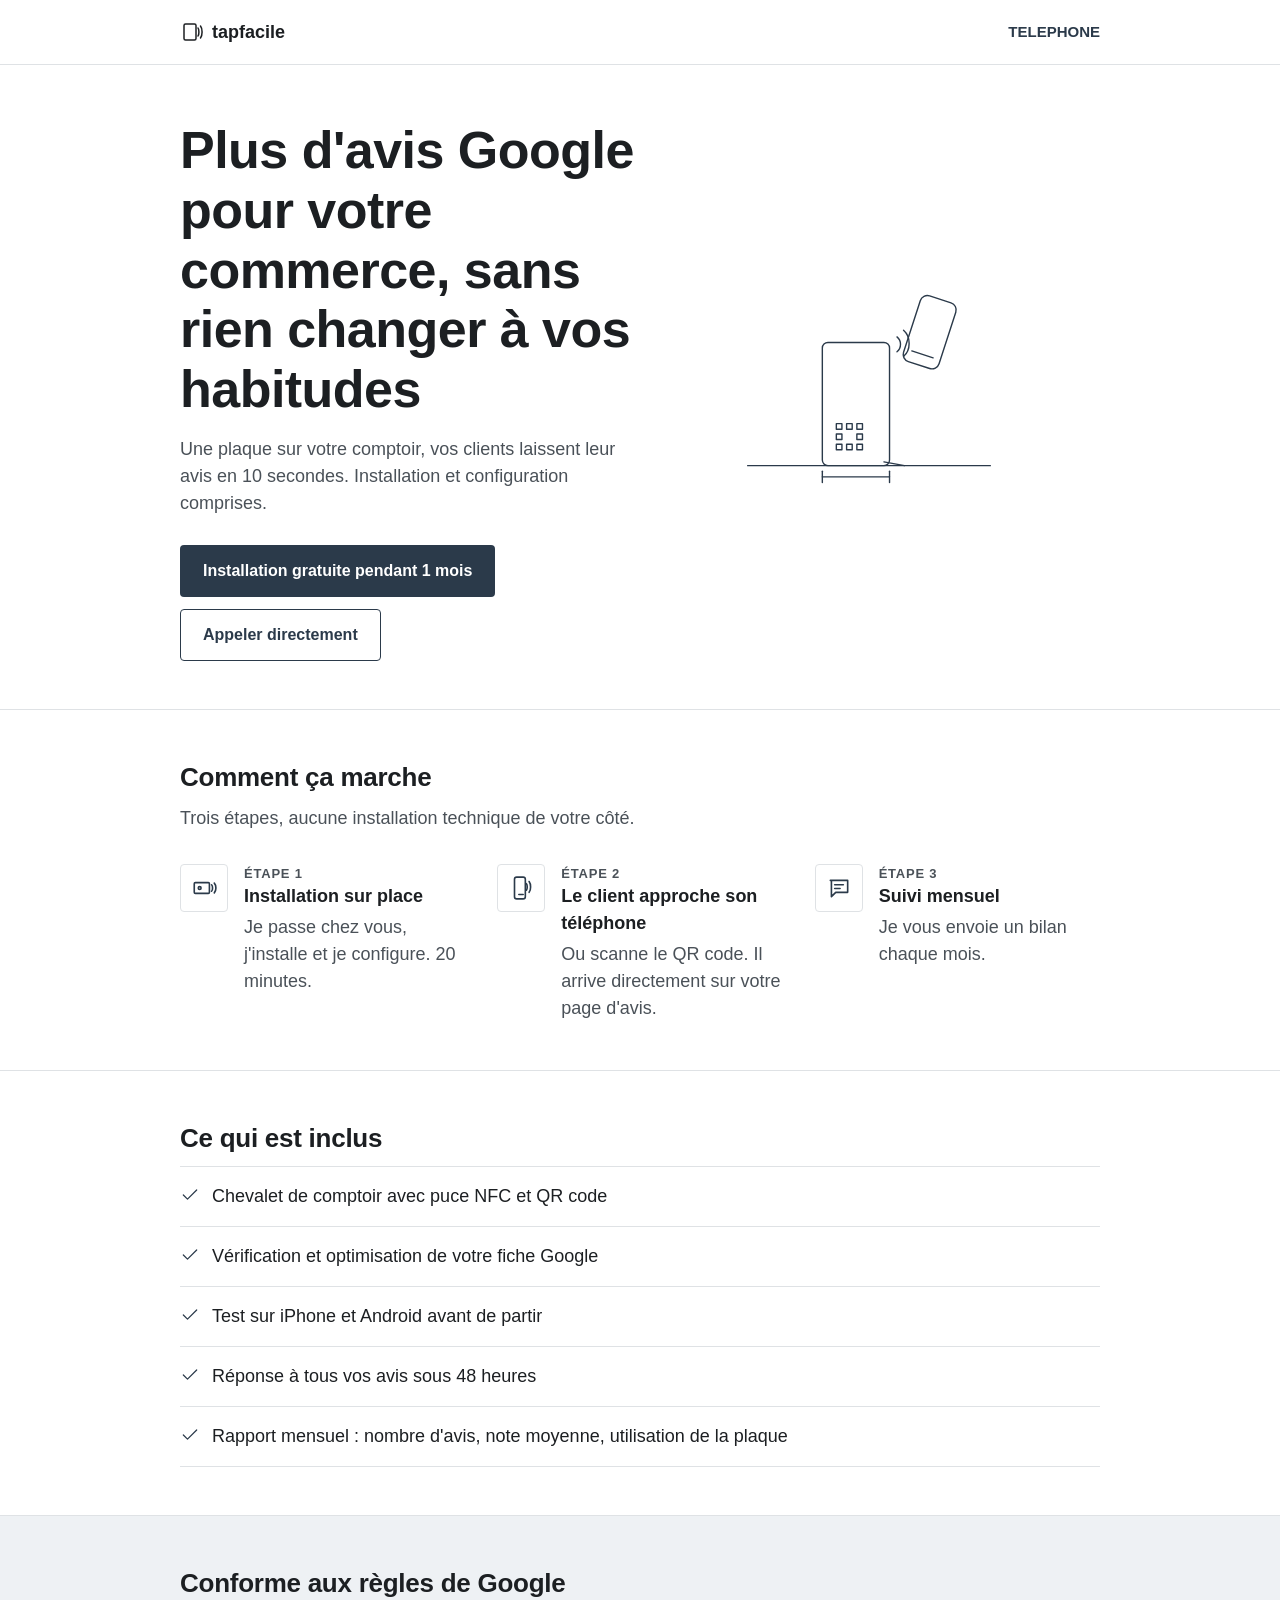
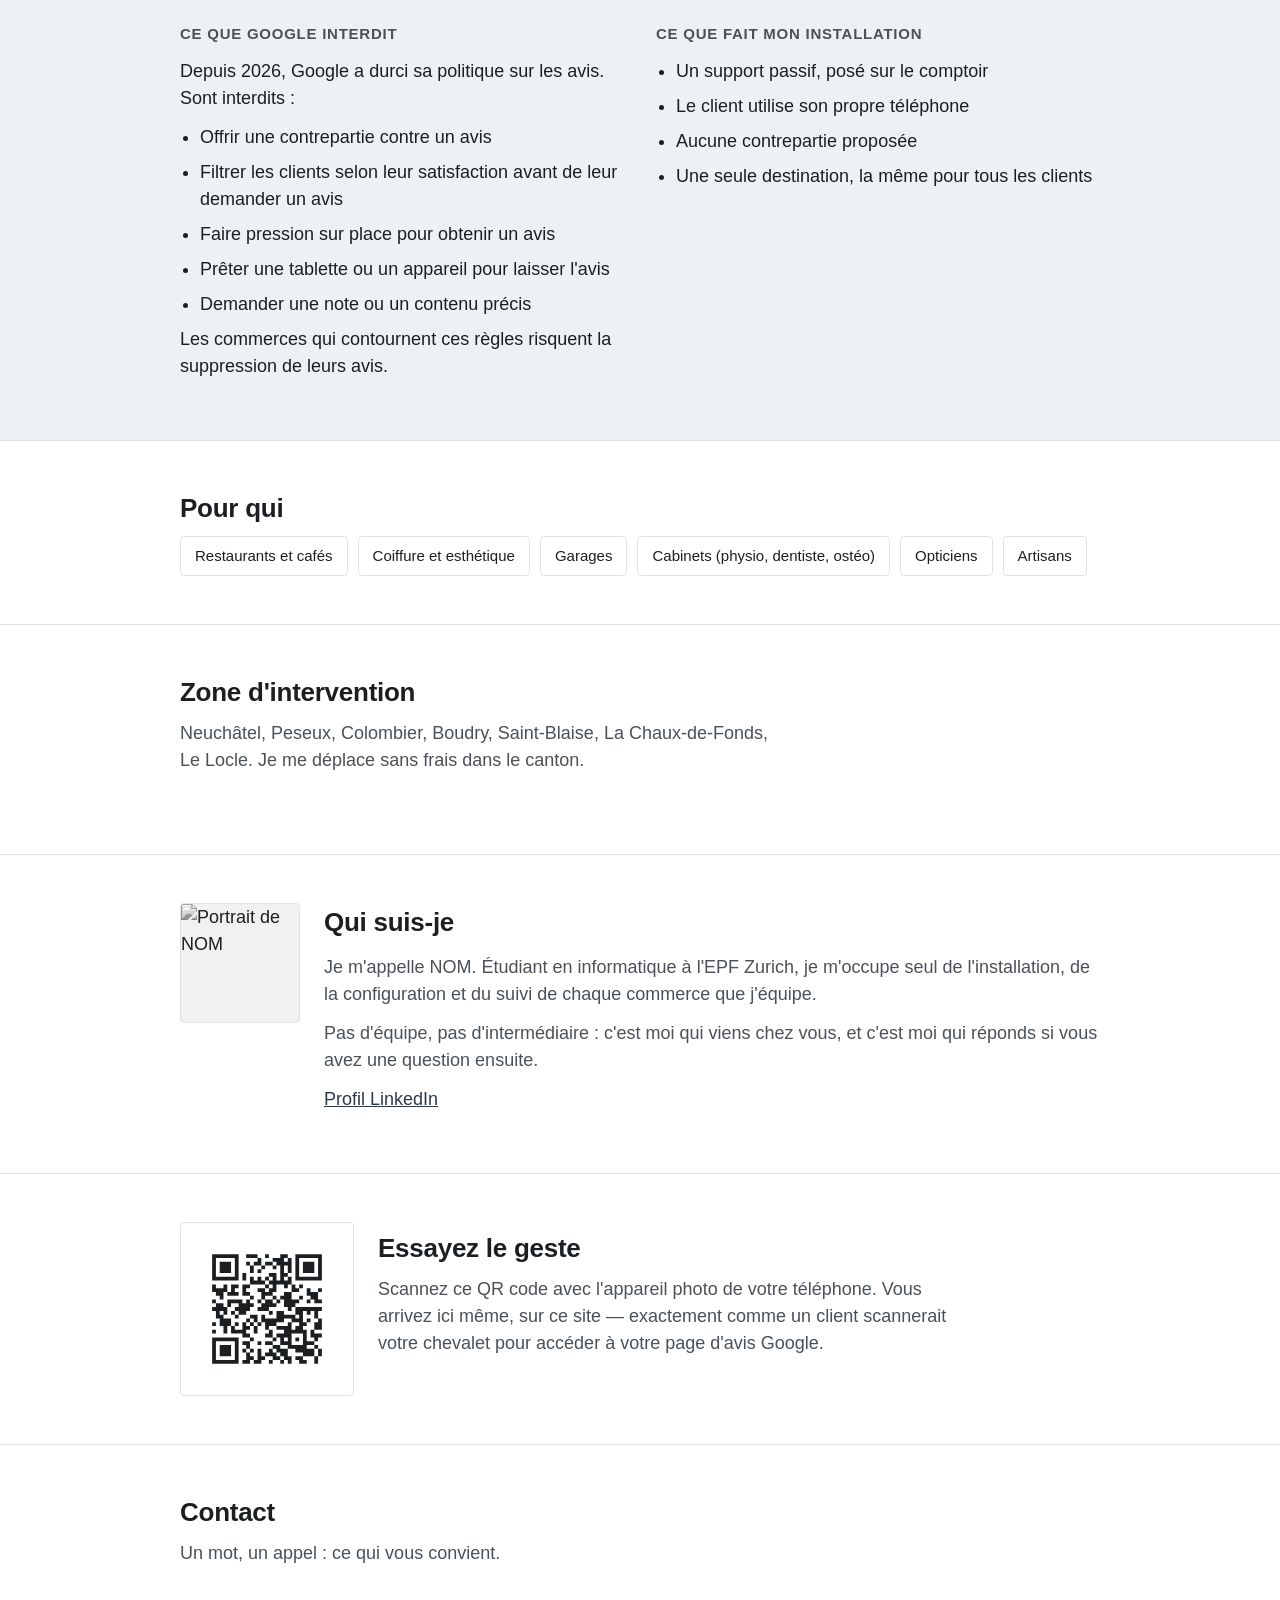
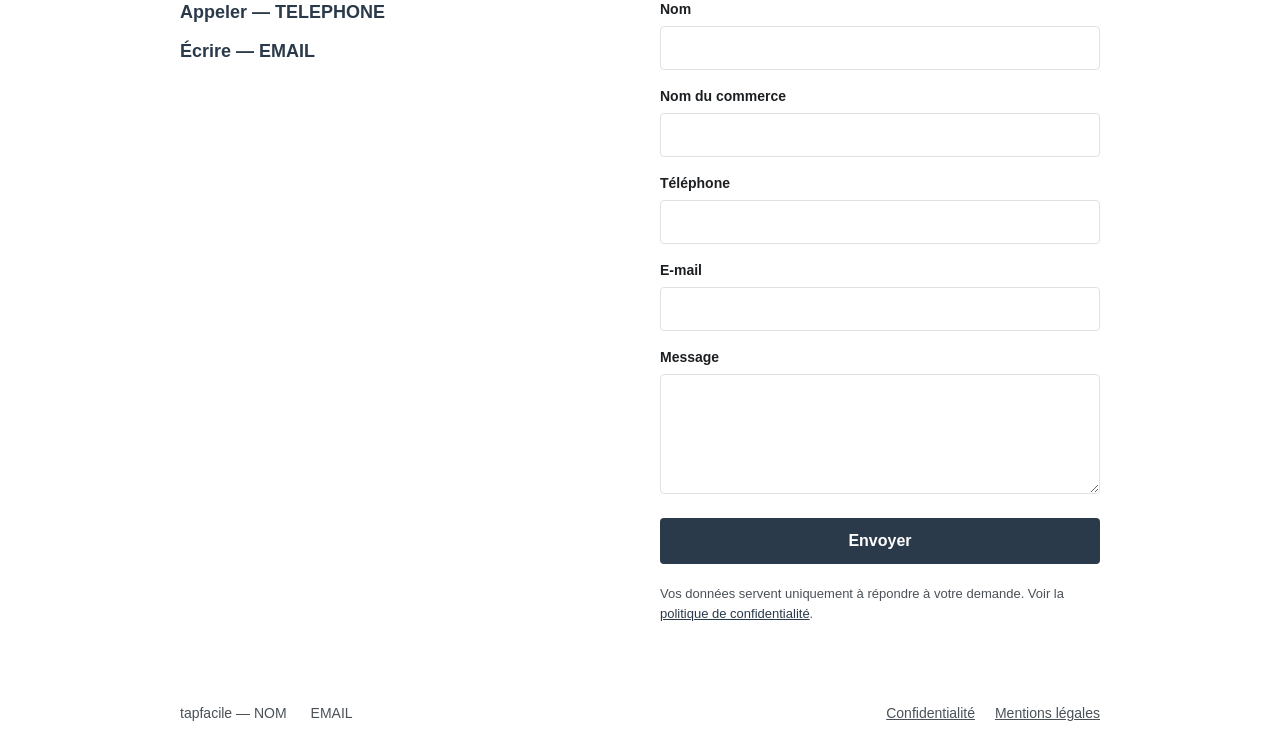
==== commit 607d4a44: "Update index.html Modification de la prestation" ====
--- a/index.html
+++ b/index.html
@@ -151,7 +151,7 @@
           <div>
             <p class="step-number">Étape 3</p>
             <h3>Suivi mensuel</h3>
-            <p>Je réponds à chaque avis et je vous envoie un bilan chaque mois.</p>
+            <p>Je vous envoie un bilan chaque mois.</p>
           </div>
         </div>
 
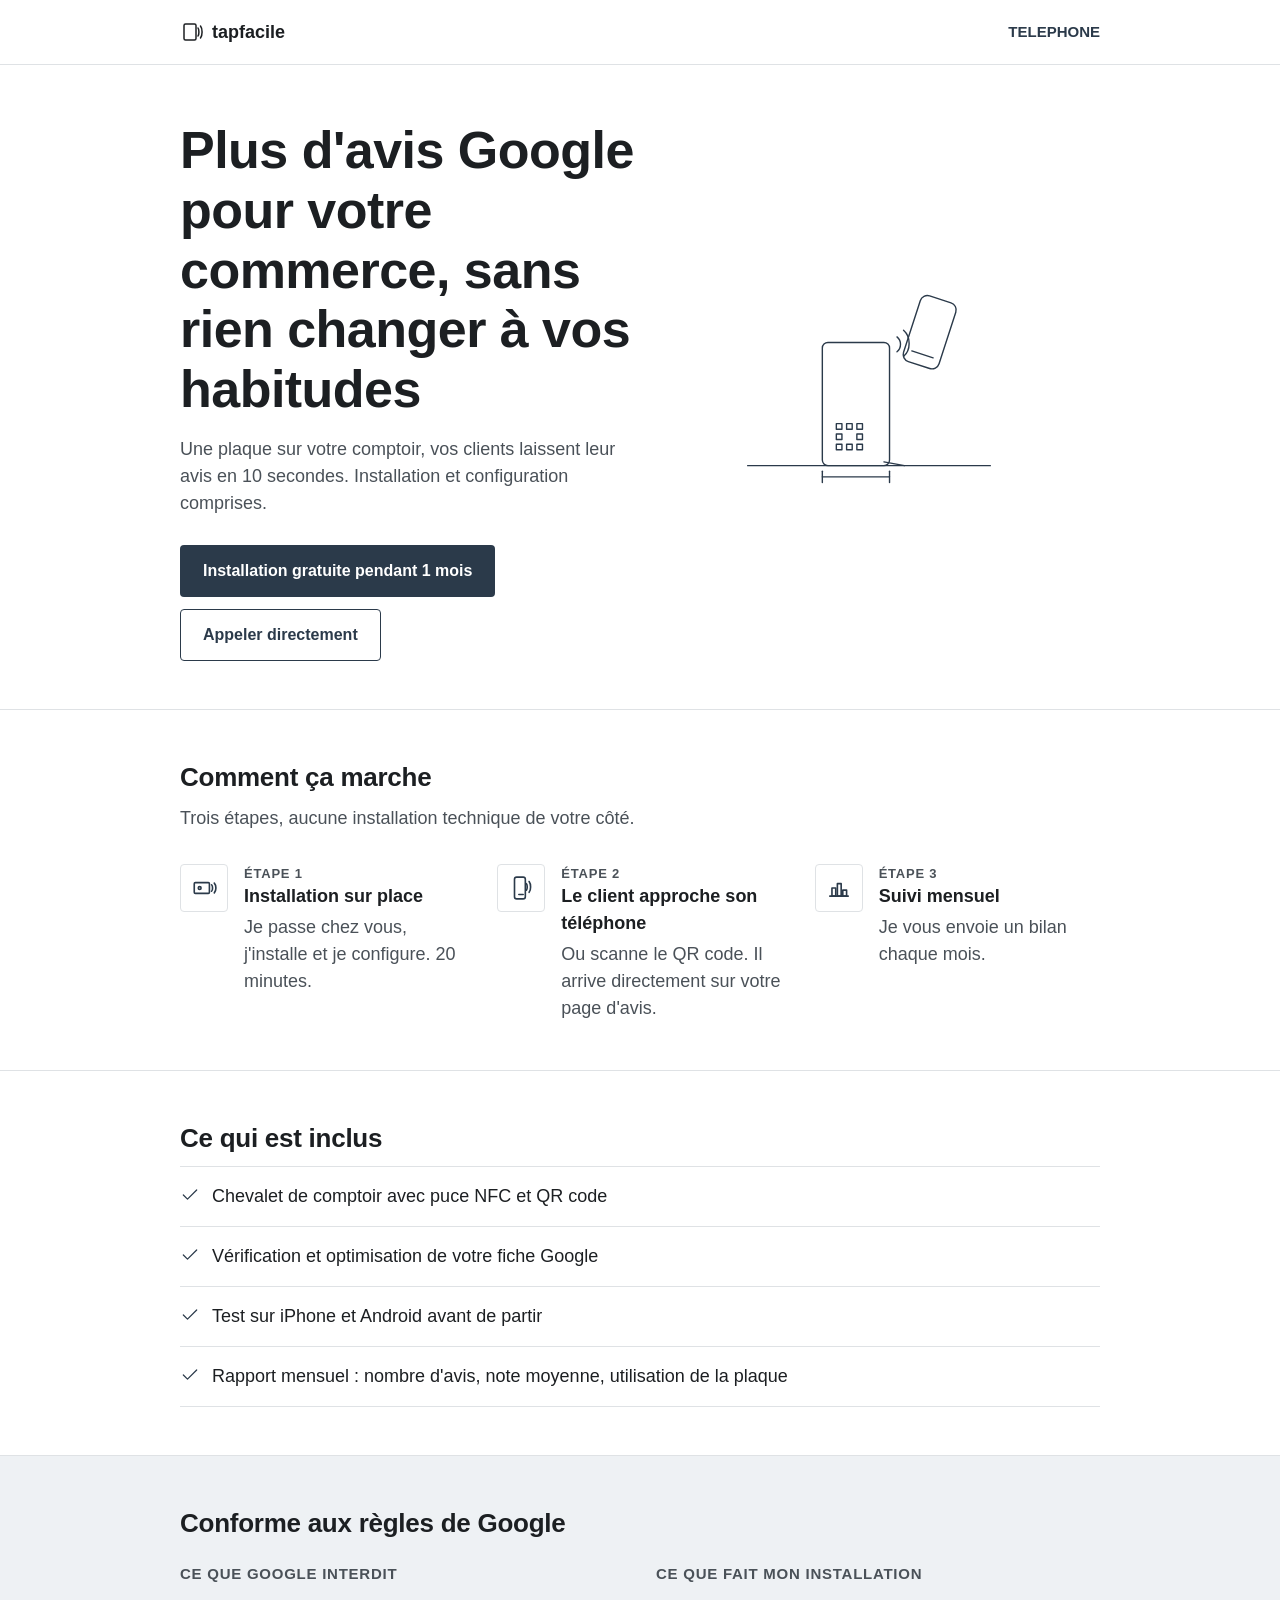
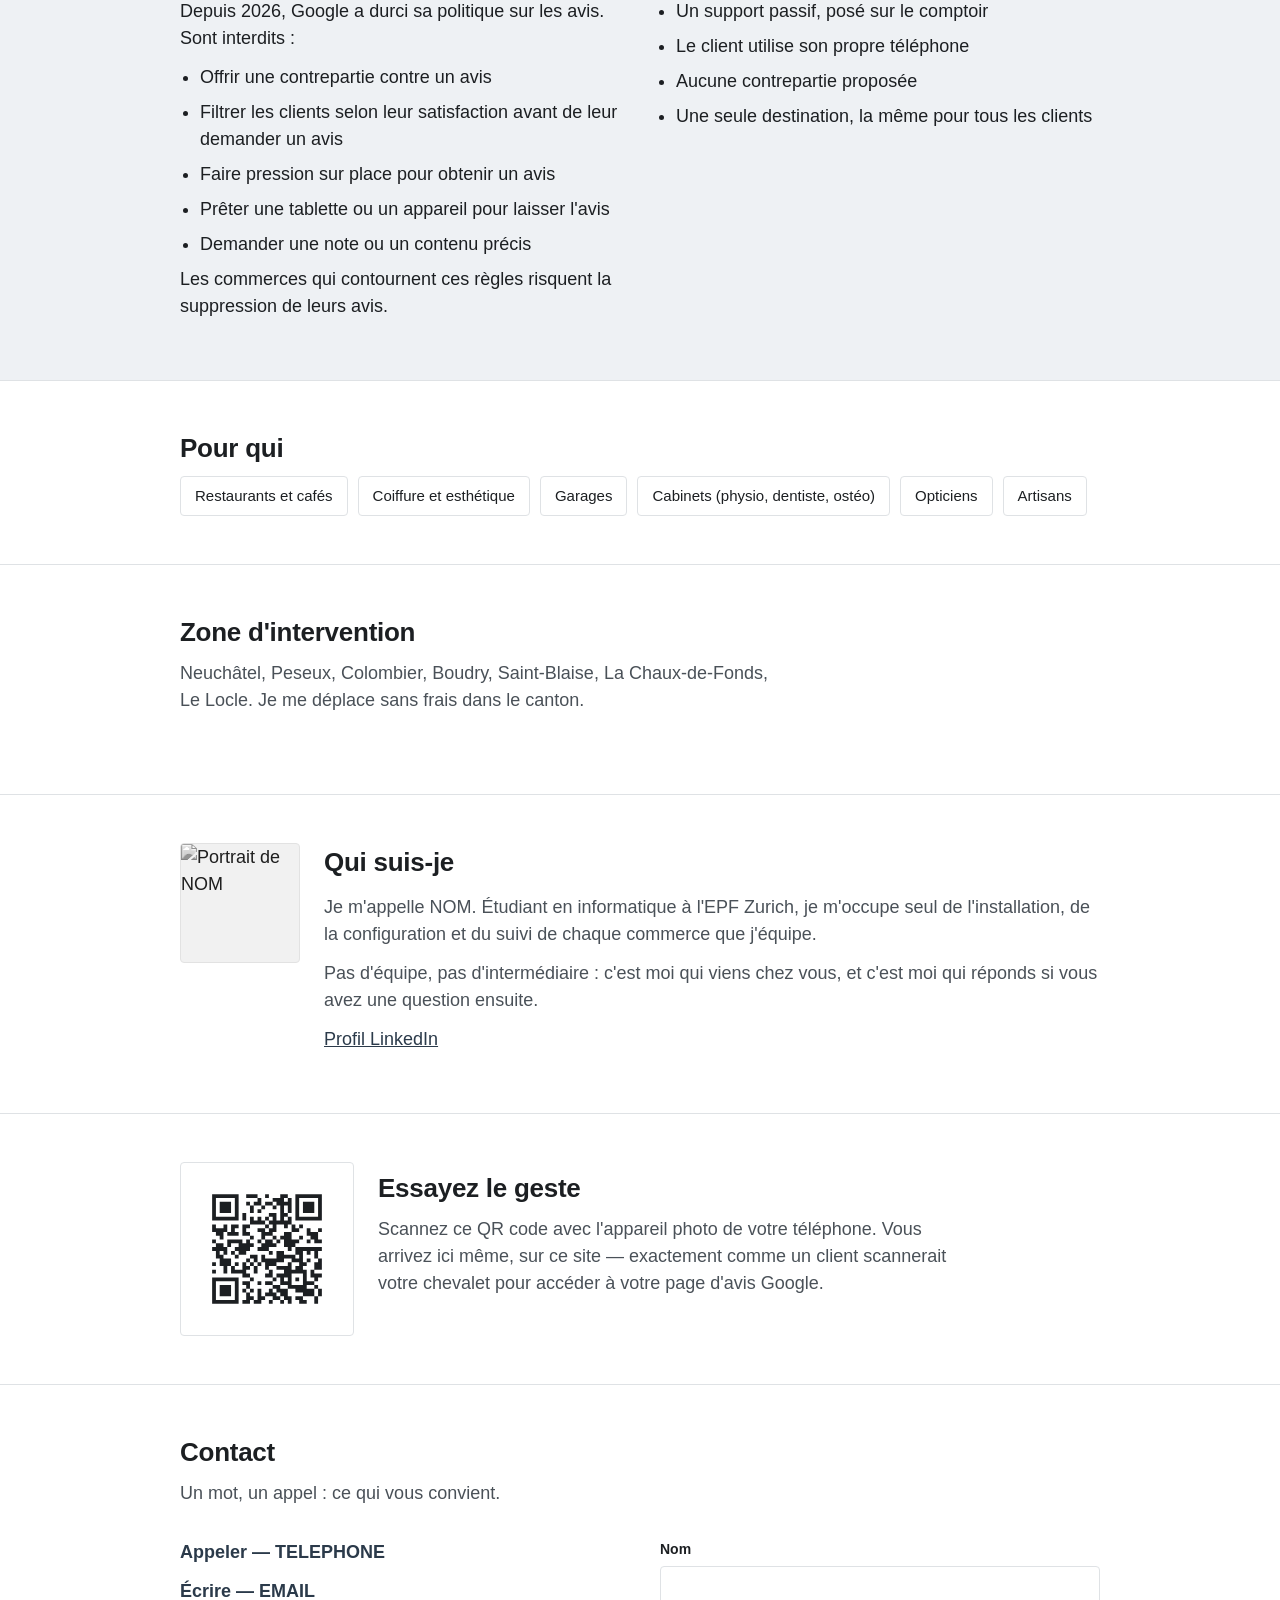
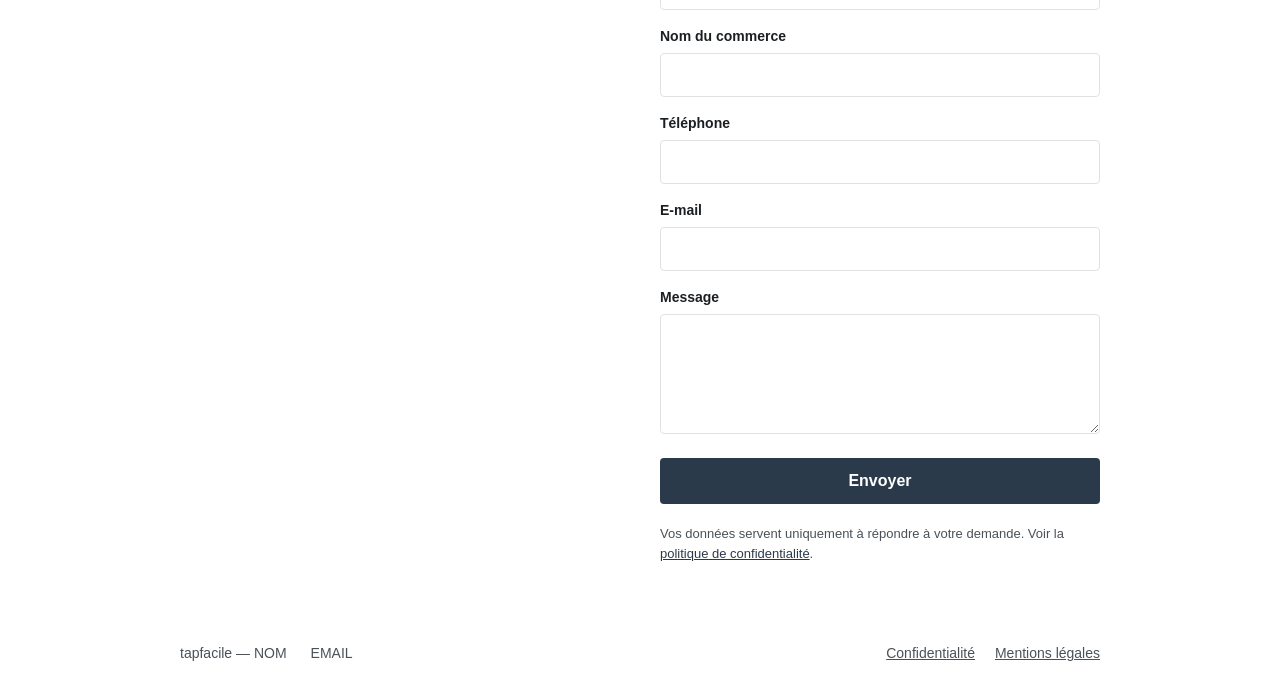
==== commit 34ee7a6e: "Retire le service de réponse aux avis Supprime « Réponse à tous vos avis sous 48 heures » de la list" ====
--- a/index.html
+++ b/index.html
@@ -143,9 +143,10 @@
         <div class="step">
           <div class="step-icon">
             <svg viewBox="0 0 24 24" fill="none" stroke="currentColor" stroke-width="1.5" stroke-linecap="round" stroke-linejoin="round" aria-hidden="true">
-              <path d="M4 5h16v11H9l-4 4V5z"/>
-              <line x1="8" y1="9" x2="16" y2="9"/>
-              <line x1="8" y1="12.5" x2="13" y2="12.5"/>
+              <line x1="3.5" y1="19.5" x2="20.5" y2="19.5"/>
+              <rect x="5.5" y="12" width="3.5" height="7.5"/>
+              <rect x="10.5" y="8" width="3.5" height="11.5"/>
+              <rect x="15.5" y="14" width="3.5" height="5.5"/>
             </svg>
           </div>
           <div>
@@ -177,10 +178,6 @@
         </li>
         <li>
           <svg viewBox="0 0 24 24" fill="none" stroke="currentColor" stroke-width="1.5" stroke-linecap="round" stroke-linejoin="round" aria-hidden="true"><path d="M4 12l5 5L20 6"/></svg>
-          Réponse à tous vos avis sous 48 heures
-        </li>
-        <li>
-          <svg viewBox="0 0 24 24" fill="none" stroke="currentColor" stroke-width="1.5" stroke-linecap="round" stroke-linejoin="round" aria-hidden="true"><path d="M4 12l5 5L20 6"/></svg>
           Rapport mensuel : nombre d'avis, note moyenne, utilisation de la plaque
         </li>
       </ul>
